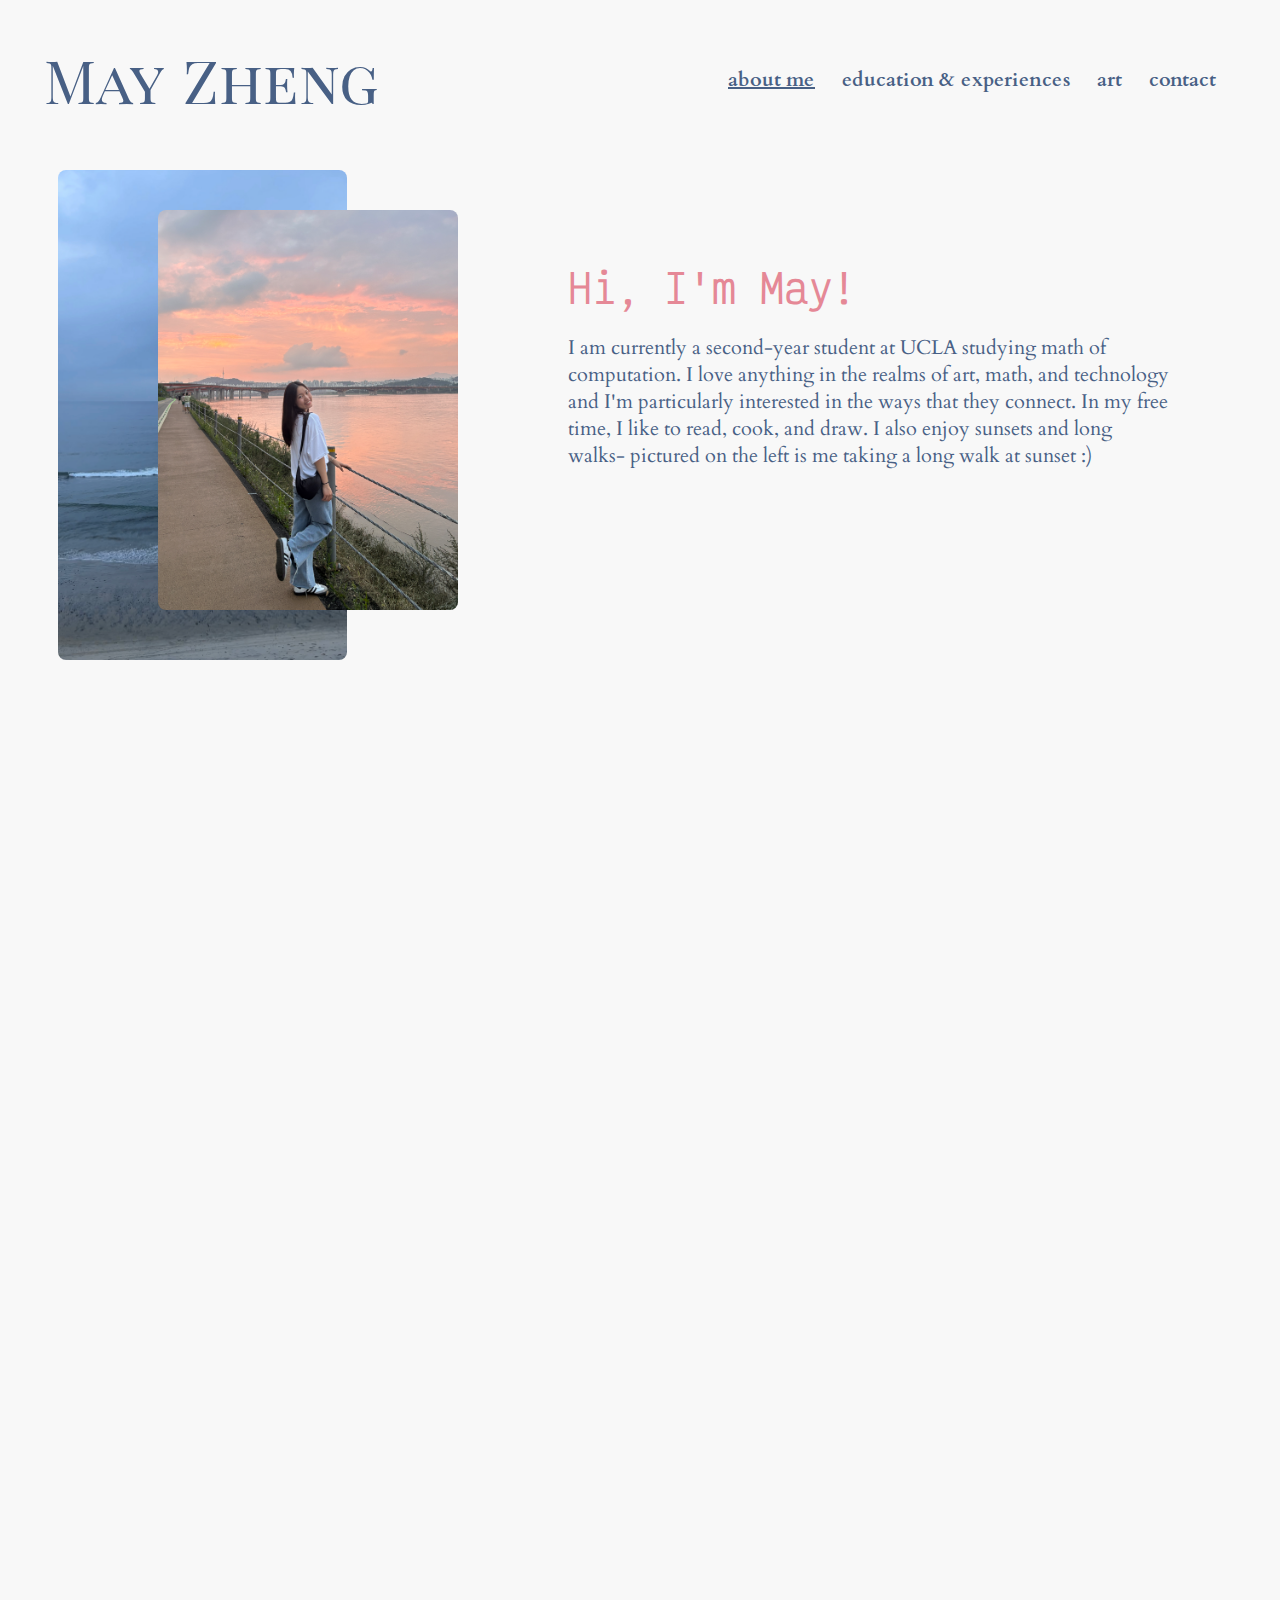
==== aboutme.html @ 7deb101e "Add files via upload" ====
<!DOCTYPE html>
<html>
  <head>
    <title>MayZheng.com/aboutme</title>
    <link rel = "stylesheet" href = "styles/general.css">
    <link rel = "stylesheet" href = "styles/aboutme.css">

    <link rel="preconnect" href="https://fonts.googleapis.com">
    <link rel="preconnect" href="https://fonts.gstatic.com" crossorigin>
    <link href="https://fonts.googleapis.com/css2?family=Playfair+Display+SC:wght@400;700&display=swap" rel="stylesheet">

    <link rel="preconnect" href="https://fonts.googleapis.com">
    <link rel="preconnect" href="https://fonts.gstatic.com" crossorigin>
    <link href="https://fonts.googleapis.com/css2?family=Alegreya:wght@400;500;600;700&family=Cardo:ital,wght@0,400;0,700;1,400&display=swap" rel="stylesheet">
  
    <link rel="preconnect" href="https://fonts.googleapis.com">
    <link rel="preconnect" href="https://fonts.gstatic.com" crossorigin>
    <link href="https://fonts.googleapis.com/css2?family=Roboto:wght@400;500;700&display=swap" rel="stylesheet">
  
    <link rel="preconnect" href="https://fonts.gstatic.com" crossorigin>
    <link href="https://fonts.googleapis.com/css2?family=Victor+Mono:wght@500;600;700&display=swap" rel="stylesheet">

    <link rel="preconnect" href="https://fonts.gstatic.com" crossorigin>
    <link href="https://fonts.googleapis.com/css2?family=Lato:wght@400;700&display=swap" rel="stylesheet">
    <link rel="preconnect" href="https://fonts.gstatic.com" crossorigin>
    <link href="https://fonts.googleapis.com/css2?family=Lato:ital,wght@1,400;1,700&display=swap" rel="stylesheet">

  </head>

  <body>

    <div class = "header">

      <div class = "name-container">
        <a href="homepage.html">
          <button class = "homepage-button">
            <p class = "firstname"> May</p>
            <p class = "lastname"> Zheng </p>
          </button>
        </a>
      </div>

      <div class = "header-menu">
        <a href="aboutme.html">
          <button class = "about-me-button">
            <u>about me</u>
          </button>
        </a>
        <a href = "educationexperiences.html">
          <button class = "education-experiences-button">
            education & experiences
          </button>
        </a>
        <a href = "art.html">
          <button class = "art-button">
            art
          </button>
        </a>
        <a href = "contact.html">
          <button class = "contact-button">
            contact
          </button>
        </a>
      </div>
    </div>

    <div class = "about-me-section">
      <img class="background-photo" src = "images/background2.jpg">
      <img class="may-photo" src = "images/aboutme.JPG">
      <div class = "introduction-container">
        <p class = "introduction-header">
          Hi, I'm May!
        </p>
        <p class = "introduction-text">
          I am currently a second-year student at UCLA studying math 
          of computation.  
          I love anything in the realms of art, math, and technology and
          I'm particularly interested in the ways that they connect. 
          In my free time, I like to read, cook, and draw. 
          I also enjoy sunsets and long walks- pictured on the left is
          me taking a long walk at sunset :) 
        </p>
      </div>
    </div>

  </body>
</html>
---- styles/general.css ----
body{
  background-color: #f8f8f8;
  height: 3000px;
}

.header{
  display: flex;
  flex-direction: row;
  justify-content: space-between;
  position: sticky;
  top: 0;
  left: 0;
  right: 0;
  z-index: 100;
  background-color: #f8f8f8;
  padding-top: 30px;
  padding-bottom: 40px;
}

.homepage-button{
  border: none;
  background-color: #f8f8f8;
  cursor: pointer;
}

.homepage-button:hover{
  opacity: 0.8;
}

.name-container{
  margin-left: 30px;
}

.firstname{
  display: inline;
  text-align: center;
  font-family: Playfair Display SC;
  font-size: 60px;
  color: #486085;
  font-weight: 500;
}

.lastname{
  margin-left: 15px;
  display: inline;
  text-align: center;
  font-family: Playfair Display SC;
  font-size: 60px;
  color: #486085;
  font-weight: 500;
}

.header-menu{
  display: flex;
  flex-direction: row;
  align-items: center;
  justify-content: space-between;
  margin-right: 50px;
  width: 500px;
}

.about-me-button{
  cursor: pointer;
  background-color: #f8f8f8;
  border: none;
  font-family: cardo;
  font-size: 20px;
  color: #486085;
  font-weight: 700;
}

.about-me-button:hover{
  text-decoration: underline;
}

.education-experiences-button{
  cursor: pointer;
  background-color: #f8f8f8;
  border: none;
  font-family: cardo;
  font-size: 20px;
  color: #486085;
  font-weight: 700;
}

.education-experiences-button:hover{
  text-decoration: underline;
}

.art-button{
  cursor: pointer;
  background-color: #f8f8f8;
  border: none;
  font-family: cardo;
  font-size: 20px;
  color: #486085;
  font-weight: 700;
}

.art-button:hover{
  text-decoration: underline;
}

.contact-button{
  cursor: pointer;
  background-color: #f8f8f8;
  border: none;
  font-family: Cardo;
  font-size: 20px;
  color: #486085;
  font-weight: 700;
}

.contact-button:hover{
  text-decoration: underline;
}
---- styles/aboutme.css ----
.about-me-section{
  margin-right: 30px;
  margin-left: 80px;
  margin-top: 10px;
  display: grid;
  grid-template-columns: 400px 20px 1fr;
  column-gap: 20px;
}

.background-photo{
  margin-left: -30px;
  height: 490px;
  border-radius: 8px;

}

.may-photo{
  margin-left: -350px;
  border-radius: 8px;
  height: 400px;
  margin-top: 40px;
}

.introduction-container{
  margin-top: 50px;
  margin-left: 20px;
  margin-right: 70px;
}

.introduction-header{
  font-family: Victor Mono;
  font-size: 40px;
  color: #e58896;
  font-weight: 500;
}

.introduction-text{
  margin-top: -20px;
  font-family: Cardo;
  font-size: 20px;
  color: #486085;
  font-weight: 500;
}
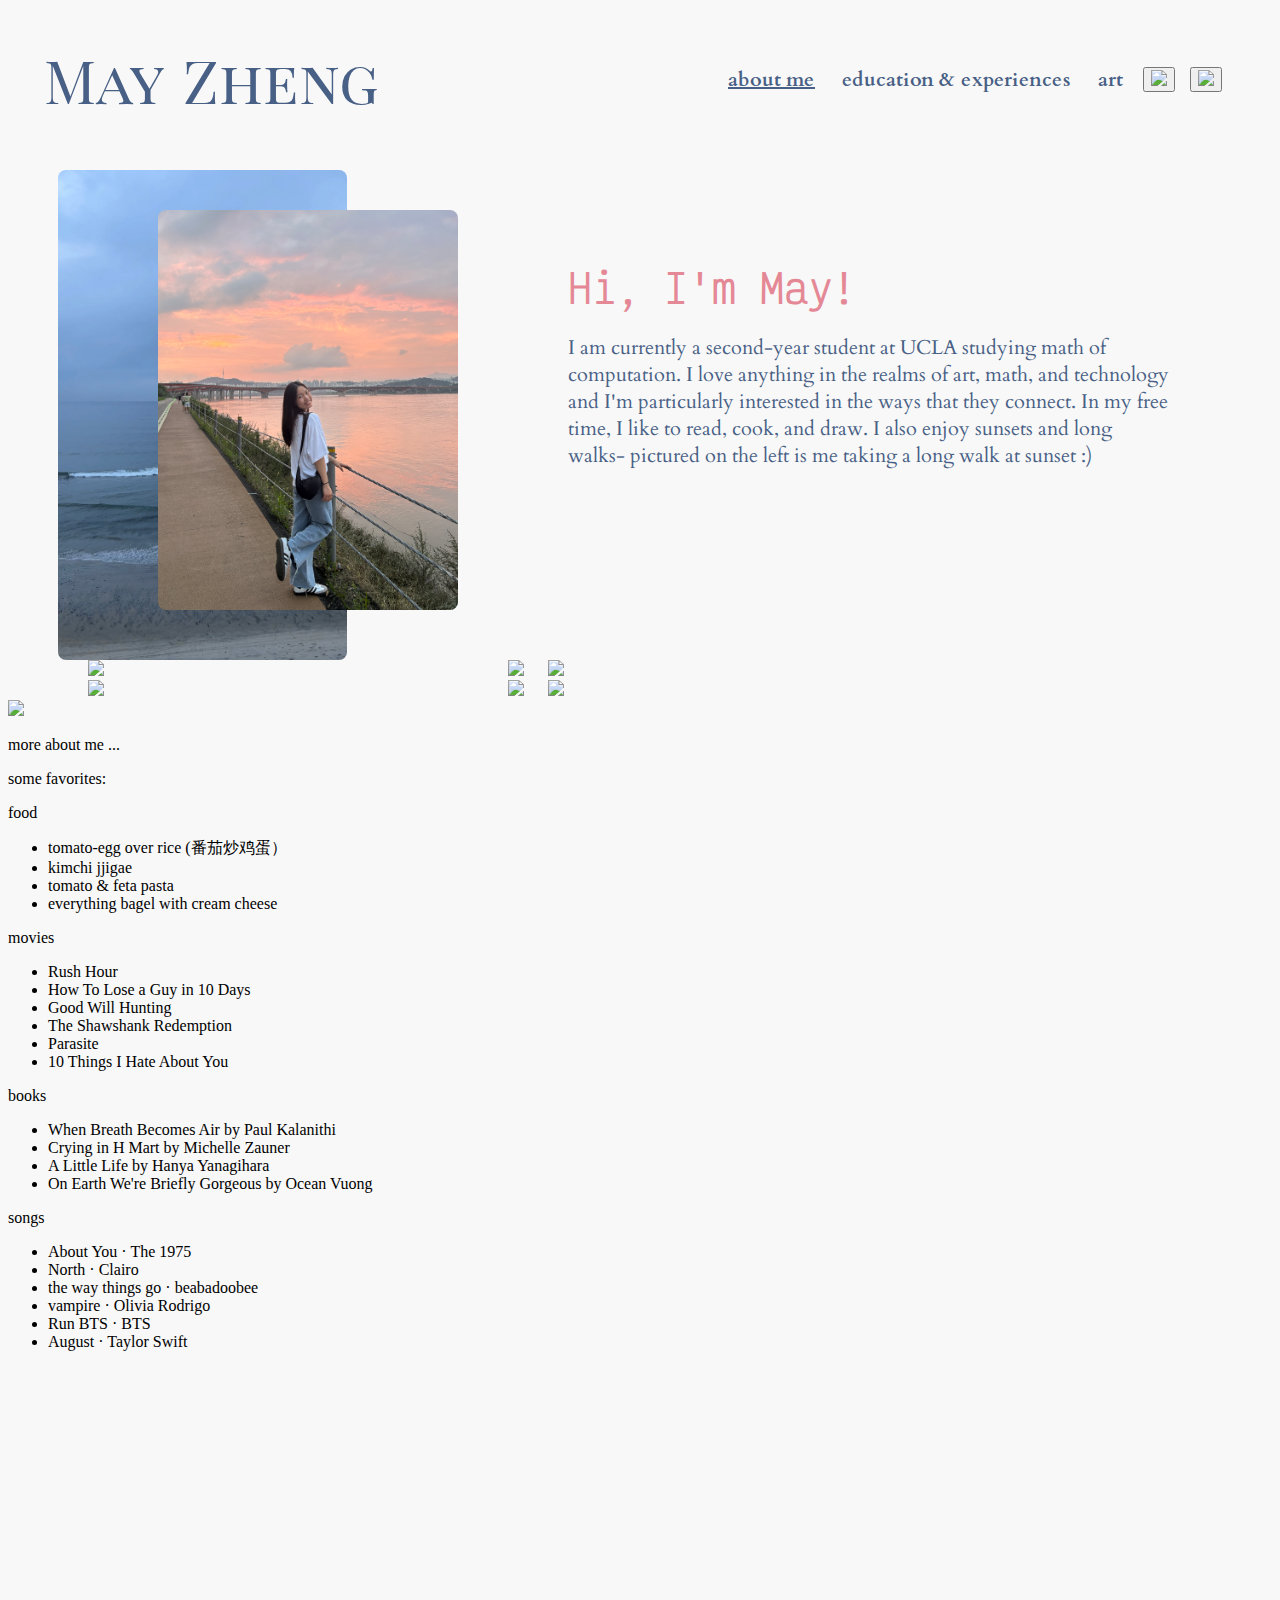
==== commit c3cc71a0: "Update aboutme.html" ====
--- a/aboutme.html
+++ b/aboutme.html
@@ -32,7 +32,7 @@
     <div class = "header">
 
       <div class = "name-container">
-        <a href="homepage.html">
+        <a href="index.html">
           <button class = "homepage-button">
             <p class = "firstname"> May</p>
             <p class = "lastname"> Zheng </p>
@@ -56,9 +56,14 @@
             art
           </button>
         </a>
-        <a href = "contact.html">
-          <button class = "contact-button">
-            contact
+        <a href="mailto:mayzheng04@gmail.com" class="email-link">
+          <button class = "email-button">
+              <img class = "email-icon" src = "images/email.png">
+          </button>
+        </a>
+        <a href="https://www.linkedin.com/in/may-zheng-32513a1ab/" target="_blank" class="linkedin-link">
+          <button class = "linkedin-button">
+              <img class = "linkedin-icon" src = "images/linkedin.png" >
           </button>
         </a>
       </div>
@@ -81,7 +86,90 @@
           me taking a long walk at sunset :) 
         </p>
       </div>
+      <div class = "doodle1">
+        <img class="clouds1" src = "images/clouds.png">
+      </div>
+      <div class = "doodle2">
+        <img class="clouds2" src = "images/clouds2.png">
+      </div>
+      <div class = "doodle3">
+        <img class="bird1" src = "images/bird1.png">
+      </div>
+      <div class = "doodle4">
+        <img class="bird2" src = "images/bird2.png">
+      </div>
+      <div class = "doodle5">
+        <img class="bird3" src = "images/bird3.png">
+      </div>
+      <div class = "doodle6">
+        <img class="bird4" src = "images/bird4.png">
+      </div>
+    </div>
+
+    <div class = "section-2">
+      <img class = "field" src = "images/aboutme2.JPG">
+      <div class = "caption-container">
+        <p class = "caption">
+          more about me ...
+        </p>
+      </div>
+      <div class = "caption2-container">
+        <p class = "caption2">
+          some favorites:
+        </p>
+      </div>
+    </div>
+
+    <div class = "favorites">
+      <div class = "section">
+        <div class = "favorites-header">
+          food
+        </div>
+        <ul class="favorites-list">
+          <li>tomato-egg over rice (番茄炒鸡蛋）</li>
+          <li>kimchi jjigae</li>
+          <li>tomato & feta pasta</li>
+          <li>everything bagel with cream cheese</li>
+        </ul>
+      </div>
+      <div class = "section">
+        <div class = "favorites-header">
+          movies 
+        </div>
+        <ul class="favorites-list">
+          <li>Rush Hour</li>
+          <li>How To Lose a Guy in 10 Days</li>
+          <li>Good Will Hunting</li>
+          <li>The Shawshank Redemption</li>
+          <li>Parasite</li>
+          <li>10 Things I Hate About You</li>  
+        </ul>
+      </div>
+      <div class = "section">
+        <div class = "favorites-header">
+          books
+        </div>
+        <ul class="favorites-list">
+          <li> <span class = "italics"> When Breath Becomes Air </span> by Paul Kalanithi</li>
+          <li> <span class = "italics"> Crying in H Mart </span> by Michelle Zauner</li>
+          <li> <span class = "italics"> A Little Life </span> by Hanya Yanagihara</li>
+          <li> <span class = "italics"> On Earth We're Briefly Gorgeous </span> by Ocean Vuong</li>
+        </ul>
+      </div>
+      <div class = "section">
+        <div class = "favorites-header">
+          songs 
+        </div>
+        <ul class="favorites-list">
+          <li>About You &#183; The 1975</li>
+          <li>North &#183; Clairo</li>
+          <li>the way things go &#183; beabadoobee</li>
+          <li>vampire &#183; Olivia Rodrigo</li>
+          <li>Run BTS &#183; BTS</li>
+          <li>August &#183; Taylor Swift</li>
+        </ul>
+      </div>
     </div>
 
   </body>
-</html>+</html>
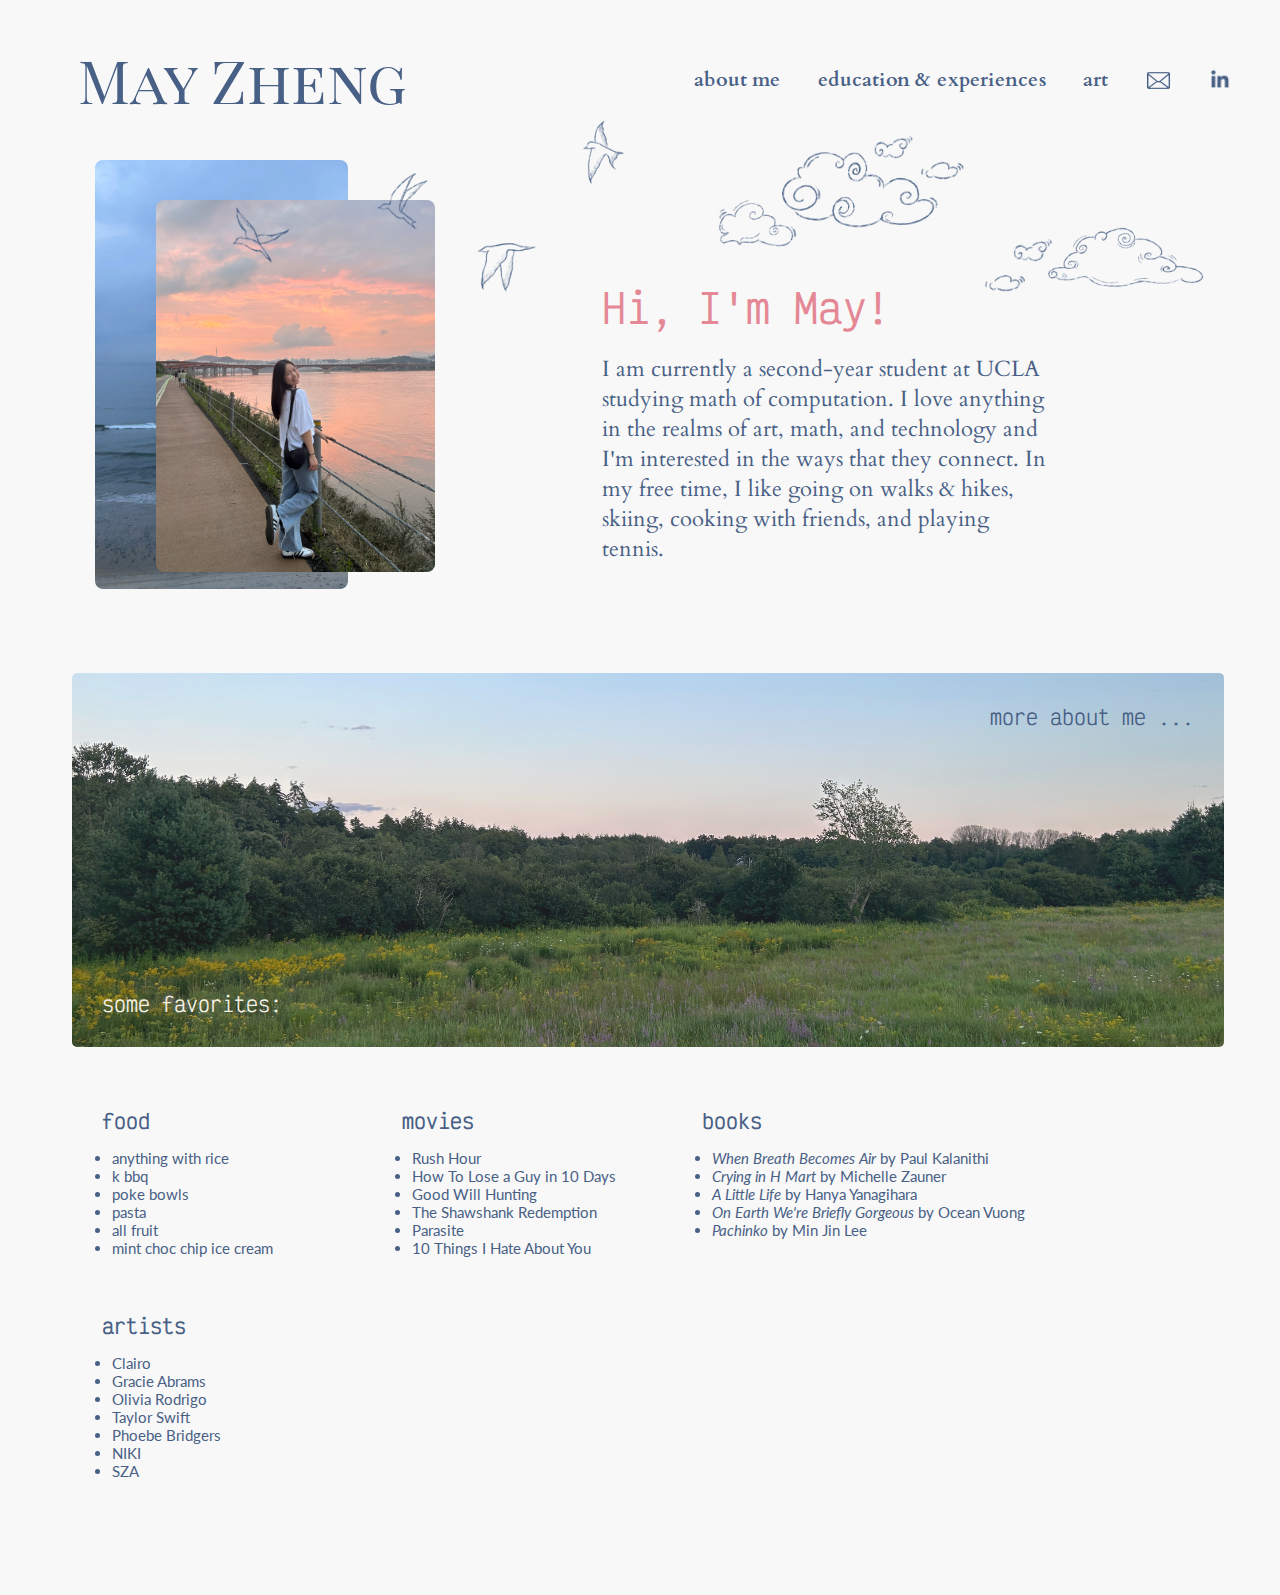
==== commit 1efb0877: "Update aboutme.html" ====
--- a/aboutme.html
+++ b/aboutme.html
@@ -25,6 +25,8 @@
     <link rel="preconnect" href="https://fonts.gstatic.com" crossorigin>
     <link href="https://fonts.googleapis.com/css2?family=Lato:ital,wght@1,400;1,700&display=swap" rel="stylesheet">
 
+    <meta name="viewport" content="width=device-width,initial-scale=1"/>
+    <meta charset="UTF-8">
   </head>
 
   <body>
@@ -34,8 +36,7 @@
       <div class = "name-container">
         <a href="index.html">
           <button class = "homepage-button">
-            <p class = "firstname"> May</p>
-            <p class = "lastname"> Zheng </p>
+            <p class = "name"> May Zheng</p>
           </button>
         </a>
       </div>
@@ -43,7 +44,7 @@
       <div class = "header-menu">
         <a href="aboutme.html">
           <button class = "about-me-button">
-            <u>about me</u>
+            about me
           </button>
         </a>
         <a href = "educationexperiences.html">
@@ -63,48 +64,76 @@
         </a>
         <a href="https://www.linkedin.com/in/may-zheng-32513a1ab/" target="_blank" class="linkedin-link">
           <button class = "linkedin-button">
-              <img class = "linkedin-icon" src = "images/linkedin.png" >
-          </button>
-        </a>
-      </div>
-    </div>
+              <img class = "linkedin-icon" src = "images/linkedin.png">
+          </button>
+        </a>
+      </div>
+
+      <div class="navbar">
+        <div class="dropdown">
+          <button class="dropdown-button">
+            <img class = "dropdown-icon" src = "images/dropdown-icon.png">
+          </button>
+          <div class="dropdown-content">
+            <a href="aboutme.html">about me</a>
+            <a href="educationexperiences.html">education & experiences</a>
+            <a href="art.html">art</a>
+            <a href="mailto:mayzheng04@gmail.com" class="email-link">
+              <button class = "email-button custom-button">
+                <img class = "email-icon" src = "images/email.png">
+              </button>
+            </a>
+            <a href="https://www.linkedin.com/in/may-zheng-32513a1ab/" target="_blank" class="linkedin-link">
+              <button class = "linkedin-button custom-button">
+                <img class = "linkedin-icon" src = "images/linkedin.png" >
+              </button>
+            </a>
+          </div>
+        </div>
+      </div>
+    </div> 
 
     <div class = "about-me-section">
-      <img class="background-photo" src = "images/background2.jpg">
-      <img class="may-photo" src = "images/aboutme.JPG">
-      <div class = "introduction-container">
-        <p class = "introduction-header">
-          Hi, I'm May!
-        </p>
-        <p class = "introduction-text">
-          I am currently a second-year student at UCLA studying math 
-          of computation.  
-          I love anything in the realms of art, math, and technology and
-          I'm particularly interested in the ways that they connect. 
-          In my free time, I like to read, cook, and draw. 
-          I also enjoy sunsets and long walks- pictured on the left is
-          me taking a long walk at sunset :) 
-        </p>
-      </div>
-      <div class = "doodle1">
-        <img class="clouds1" src = "images/clouds.png">
-      </div>
-      <div class = "doodle2">
-        <img class="clouds2" src = "images/clouds2.png">
-      </div>
-      <div class = "doodle3">
-        <img class="bird1" src = "images/bird1.png">
-      </div>
-      <div class = "doodle4">
-        <img class="bird2" src = "images/bird2.png">
-      </div>
-      <div class = "doodle5">
-        <img class="bird3" src = "images/bird3.png">
-      </div>
-      <div class = "doodle6">
-        <img class="bird4" src = "images/bird4.png">
-      </div>
-    </div>
+      <div class = "doodles">
+        <div class = "doodle1">
+          <img class="bird1" src = "images/bird1.png">
+        </div>
+        <div class = "doodle2">
+          <img class="bird2" src = "images/bird2.png">
+        </div>
+        <div class = "doodle3">
+          <img class="bird3" src = "images/bird3.png">
+        </div>
+        <div class = "doodle4">
+          <img class="bird4" src = "images/bird4.png">
+        </div>
+        <div class = "doodle5">
+          <img class="clouds1" src = "images/clouds.png">
+        </div>
+        <div class = "doodle6">
+          <img class="clouds2" src = "images/clouds2.png">
+        </div>
+      </div>
+      <div class = "content">
+        <div class = "photos">
+          <img class="background-photo" src = "images/background2.jpg">
+          <img class="may-photo" src = "images/aboutme.JPG">
+        </div>
+        <div class = "introduction-container">
+          <p class = "introduction-header">
+            Hi, I'm May!
+          </p>
+          <p class = "introduction-text">
+            I am currently a second-year student at UCLA studying math 
+            of computation.  
+            I love anything in the realms of art, math, and technology and
+            I'm interested in the ways that they connect. 
+            In my free time, I like going on walks & hikes, skiing, 
+            cooking with friends, and playing tennis. 
+          </p>
+        </div>
+      </div>
+    </div> 
 
     <div class = "section-2">
       <img class = "field" src = "images/aboutme2.JPG">
@@ -126,10 +155,12 @@
           food
         </div>
         <ul class="favorites-list">
-          <li>tomato-egg over rice (番茄炒鸡蛋）</li>
-          <li>kimchi jjigae</li>
-          <li>tomato & feta pasta</li>
-          <li>everything bagel with cream cheese</li>
+          <li>anything with rice</li>
+          <li>k bbq</li>
+          <li>poke bowls</li>
+          <li>pasta</li>
+          <li>all fruit</li>
+          <li>mint choc chip ice cream</li>
         </ul>
       </div>
       <div class = "section">
@@ -145,7 +176,7 @@
           <li>10 Things I Hate About You</li>  
         </ul>
       </div>
-      <div class = "section">
+      <div class = "section books">
         <div class = "favorites-header">
           books
         </div>
@@ -154,22 +185,24 @@
           <li> <span class = "italics"> Crying in H Mart </span> by Michelle Zauner</li>
           <li> <span class = "italics"> A Little Life </span> by Hanya Yanagihara</li>
           <li> <span class = "italics"> On Earth We're Briefly Gorgeous </span> by Ocean Vuong</li>
+          <li> <span class = "italics"> Pachinko </span> by Min Jin Lee</li>
         </ul>
       </div>
       <div class = "section">
         <div class = "favorites-header">
-          songs 
-        </div>
-        <ul class="favorites-list">
-          <li>About You &#183; The 1975</li>
-          <li>North &#183; Clairo</li>
-          <li>the way things go &#183; beabadoobee</li>
-          <li>vampire &#183; Olivia Rodrigo</li>
-          <li>Run BTS &#183; BTS</li>
-          <li>August &#183; Taylor Swift</li>
+          artists 
+        </div>
+        <ul class="favorites-list">
+          <li>Clairo</li>
+          <li>Gracie Abrams</li>
+          <li>Olivia Rodrigo</li>
+          <li>Taylor Swift</li>
+          <li>Phoebe Bridgers</li>
+          <li>NIKI</li>
+          <li>SZA</li>
         </ul>
       </div>
     </div>
-
+    <script src="general.js"></script>
   </body>
 </html>
--- a/styles/general.css
+++ b/styles/general.css
@@ -1,6 +1,7 @@
 body{
   background-color: #f8f8f8;
-  height: 3000px;
+  margin-bottom: 100px;
+  width: 100%;
 }
 
 .header{
@@ -8,13 +9,11 @@
   flex-direction: row;
   justify-content: space-between;
   position: sticky;
-  top: 0;
-  left: 0;
-  right: 0;
   z-index: 100;
   background-color: #f8f8f8;
   padding-top: 30px;
   padding-bottom: 40px;
+
 }
 
 .homepage-button{
@@ -28,26 +27,17 @@
 }
 
 .name-container{
-  margin-left: 30px;
-}
-
-.firstname{
+  margin-left: 5%;
+}
+
+.name{
   display: inline;
   text-align: center;
   font-family: Playfair Display SC;
   font-size: 60px;
   color: #486085;
   font-weight: 500;
-}
-
-.lastname{
-  margin-left: 15px;
-  display: inline;
-  text-align: center;
-  font-family: Playfair Display SC;
-  font-size: 60px;
-  color: #486085;
-  font-weight: 500;
+  white-space: nowrap;
 }
 
 .header-menu{
@@ -56,7 +46,7 @@
   align-items: center;
   justify-content: space-between;
   margin-right: 50px;
-  width: 500px;
+  width: 550px;
 }
 
 .about-me-button{
@@ -101,16 +91,112 @@
   text-decoration: underline;
 }
 
-.contact-button{
-  cursor: pointer;
-  background-color: #f8f8f8;
-  border: none;
-  font-family: Cardo;
-  font-size: 20px;
-  color: #486085;
-  font-weight: 700;
-}
-
-.contact-button:hover{
-  text-decoration: underline;
-}
+.email-button{
+  cursor: pointer;
+  background-color: #f8f8f8;
+  border: none;
+}
+
+.email-icon{
+  height: 27px;
+  margin-top: 5px;
+}
+
+.linkedin-button{
+  cursor: pointer;
+  background-color: #f8f8f8;
+  border: none;
+}
+
+.linkedin-icon{
+  height: 24px;
+  margin-top: 3px;
+}
+
+.dropdown-button{
+  cursor: pointer;
+  background-color: #f8f8f8;
+  border: none;
+}
+
+.dropdown-icon{
+  height: 24px;
+  margin-top: 10px;
+}
+
+.navbar{
+  display: none;
+}
+
+@media (max-width: 1000px){
+  .name{
+    font-size: 40px;
+    white-space: nowrap;
+  }
+
+  .header-menu {
+    /* width: 100%;  */
+    justify-content: space-around; 
+    margin-left: 60px;
+  }
+
+  .about-me-button, .education-experiences-button, .art-button{
+    font-size: 16px;
+  }
+
+  .email-icon, .linkedin-icon{
+    height: 20px;
+  }
+}
+
+
+@media (max-width: 768px){
+  .name{
+    font-size: 30px;
+    white-space: nowrap;
+  }
+
+  .header-menu{
+    display: none;
+  }
+
+  .navbar{
+    display: block;
+    margin-right: 5%;
+  }
+
+  .dropdown-content{
+    display: none;
+    position: absolute;
+    background-color: #f8f8f8;
+    min-width: 300px;
+    z-index: 1;
+    right: 0;
+    box-shadow: 0px 8px 16px 0px rgba(0,0,0,0.2);
+  }
+
+  .dropdown-content a {
+    padding-right: 10px;
+    padding-left: 35px;
+    padding-bottom: 10px;
+    padding-top: 20px;
+    text-decoration: none;
+    display: block;
+    font-family: cardo;
+    font-size: 20px;
+    color: #486085;
+    font-weight: 700;
+  }
+
+  .custom-button.email-button, .custom-button.linkedin-button{
+    margin-left: -7px;
+  }
+
+  /* Show the dropdown content on hover */
+  .dropdown:hover .dropdown-content {
+    display: block;
+  }
+  
+}
+
+
--- a/styles/aboutme.css
+++ b/styles/aboutme.css
@@ -1,30 +1,94 @@
 .about-me-section{
-  margin-right: 30px;
-  margin-left: 80px;
-  margin-top: 10px;
-  display: grid;
-  grid-template-columns: 400px 20px 1fr;
-  column-gap: 20px;
+  width: 90%; 
+  position: relative;
+  margin: auto;
+}
+
+.doodles{
+  display: flex; /* Use flexbox to arrange images in a row */
+  position: absolute;
+}
+
+.doodle1, .doodle2, .doodle3, .doodle4, .doodle5, .doodle6{
+  z-index: 1000;
+}
+
+.doodle1, .doodle2, .doodle3, .doodle4{
+  width: 50%;
+} 
+
+.doodle5, .doodle6{
+  width: 90%;
+}
+
+.clouds1, .clouds2, .bird1, .bird2, .bird3, .bird4 {
+  max-width: 100%; 
+  height: auto; 
+}
+
+.doodle1{
+  margin-left: 10%;
+  margin-top: 2%;
+}
+
+.doodle2{
+  margin-top: -1%;
+}
+
+.doodle3 {
+  margin-top: 4%;
+  margin-left: -3%;
+}
+
+.doodle4 {
+  margin-top: -5%;
+  margin-left: -4%;
+}
+
+.doodle5 {
+  margin-top: -5%;
+  margin-left: 4%;
+}
+
+.doodle6 {
+  margin-right: 0%;
+}
+
+@media screen and (max-width: 767px) {
+  .clouds1, .clouds2, .bird1, .bird2, .bird3, .bird4 {
+    display: none;
+  }
+}
+
+.content{
+  display: flex;
+  flex-direction: row;
+}
+
+.photos{
+  flex: 1;
+  position: relative;
+  margin-left: 2%;
 }
 
 .background-photo{
-  margin-left: -30px;
-  height: 490px;
   border-radius: 8px;
-
+  width: 50%;
 }
 
 .may-photo{
-  margin-left: -350px;
+  margin-left: 20%;
   border-radius: 8px;
-  height: 400px;
-  margin-top: 40px;
+  width: 55%;
+  position: absolute;
+  top: 40px;
+  left: -40px;
 }
 
 .introduction-container{
-  margin-top: 50px;
-  margin-left: 20px;
-  margin-right: 70px;
+  flex: 1;
+  margin-top: 80px;
+  margin-right: 10%;
 }
 
 .introduction-header{
@@ -36,9 +100,202 @@
 
 .introduction-text{
   margin-top: -20px;
+  margin-right: 60px;
   font-family: Cardo;
+  font-size: 22px;
+  color: #486085;
+  font-weight: 500;
+}
+
+
+
+.section-2{
+  margin-top: 80px;
+  display: flex;
+  justify-content: center;
+  position: relative;
+  width: 90%; 
+  max-width: 1400px;
+  margin: auto;
+  margin-top: 80px;
+}
+
+.field{
+  border-radius: 5px;
+  opacity: 0.9;
+  width: 100%;
+}
+
+.caption-container{
+  position: absolute;
+  right: 30px;
+  top: 10px;
+}
+
+.caption{
+  font-family: Victor Mono;
   font-size: 20px;
   color: #486085;
-  font-weight: 500;
-}
+}
+
+.caption2-container{
+  position: absolute;
+  bottom: 10px;
+  left: 30px;
+}
+
+.caption2{
+  font-family: Victor Mono;
+  font-size: 20px;
+  color: #f5f1e6;
+}
+
+.favorites{
+  display: flex;
+  flex-wrap: wrap;
+  width: 90%; 
+  max-width: 1400px;
+  margin: auto;
+  margin-top: 20px;
+}
+
+.section{
+  flex: 1;
+  min-width: 300px;
+  margin-top: 40px;
+}
+
+.section.books{
+  flex: 2; 
+}
+
+@media screen and (max-width: 1200px){
+  .introduction-container{
+    flex: 2;
+  }
+  .photos{
+    margin-top: 50px;
+  }
+  .background-photo{
+    width: 60%;
+  }
+  .may-photo{
+    width: 65%;
+  }
+}
+
+@media screen and (max-width: 1024px) {
+  .introduction-container{
+    margin-left: -15px;
+    margin-right: 0px; 
+  }
+}
+
+@media screen and (max-width: 970px) {
+  .introduction-header{
+    font-size: 35px;
+  }
+  .introduction-text{
+    font-size: 20px;
+  }
+}
+
+@media screen and (max-width: 767px) {
+  .favorites {
+    flex-direction: column;
+  }
+  .content{
+    flex-direction: column;
+  }
+  .photos, .introduction-container{
+    margin-left: 10%;
+  }
+  .photos{
+    margin-top: 100px;
+  }
+  .background-photo{
+    width: 60%;
+  }
+  .may-photo{
+    width: 65%;
+  }
+}
+
+@media screen and (max-width: 600px){
+  .caption-container{
+    position: absolute;
+    right: 20px;
+    top: 0px;
+  }
+  
+  .caption{
+    font-size: 12px;
+  }
+
+  .caption2-container{
+    position: absolute;
+    bottom: 0px;
+    left: 20px;
+  }
+
+  .caption2{
+    font-size: 12px;
+  }
+
+  .favorites{
+    margin-left: 5%;
+  }
+}
+
+@media screen and (max-width: 425px){
+  .about-me-section{
+    margin-top: -80px;
+    margin-bottom: -40px;
+  }
+  .photos{
+    margin-bottom: -50px;
+  }
+}
+
+@media screen and (max-width: 320px){
+  .about-me-section{
+    margin-top: -80px;
+    margin-bottom: -40px;
+  }
+  .photos{
+    margin-bottom: -50px;
+  }
+  .introduction-header{
+    font-size: 30px;
+  }
+  .introduction-text{
+    font-size: 17px;
+  }
+}
+
+.favorites-header{
+  display: flex;
+  justify-content: left;
+  font-family: Victor Mono;
+  font-size: 20px;
+  color: #486085;
+  font-weight: 600;
+  margin-left: 30px;
+}
+
+.favorites-list{
+  font-family: Lato;
+  font-size: 15px;
+  color: #486085;
+}
+
+.italics{
+  font-style: italic;
+}
+
+
+
+
+
+
     
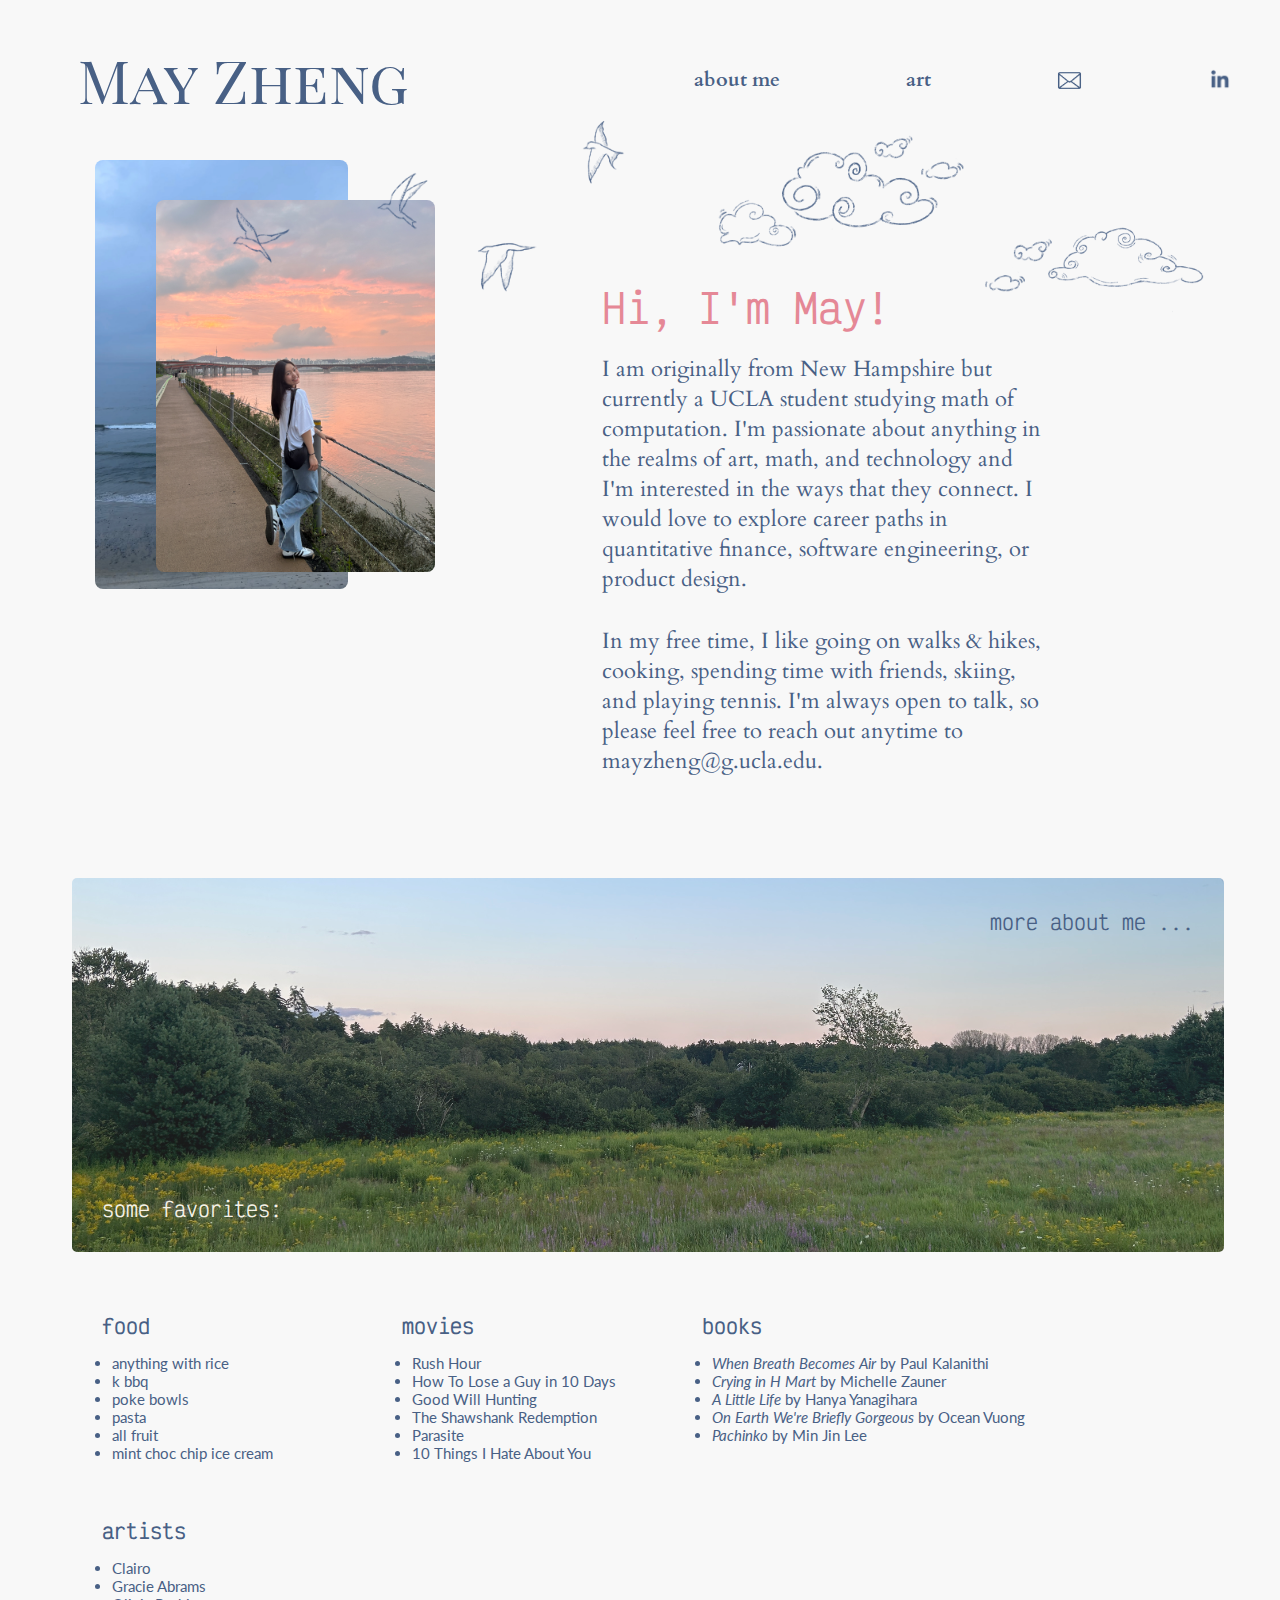
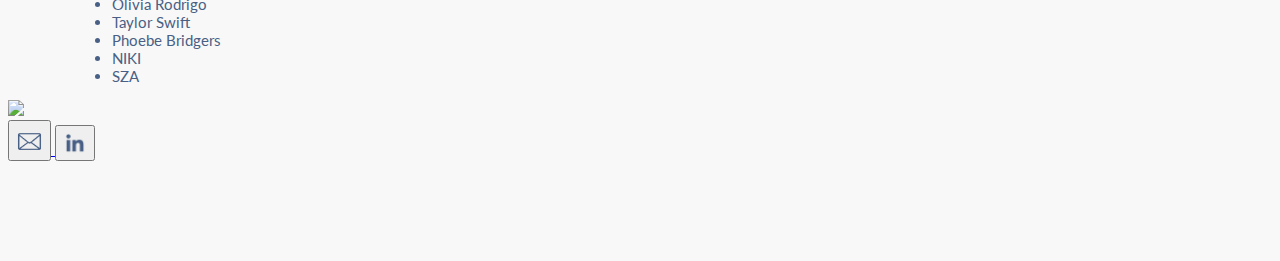
==== commit defb1d05: "Update aboutme.html" ====
--- a/aboutme.html
+++ b/aboutme.html
@@ -36,7 +36,7 @@
       <div class = "name-container">
         <a href="index.html">
           <button class = "homepage-button">
-            <p class = "name"> May Zheng</p>
+            <p class = "name"> May&nbsp;Zheng</p>
           </button>
         </a>
       </div>
@@ -47,17 +47,17 @@
             about me
           </button>
         </a>
-        <a href = "educationexperiences.html">
+        <!-- <a href = "educationexperiences.html">
           <button class = "education-experiences-button">
             education & experiences
           </button>
-        </a>
+        </a> -->
         <a href = "art.html">
           <button class = "art-button">
             art
           </button>
         </a>
-        <a href="mailto:mayzheng04@gmail.com" class="email-link">
+        <a href="mailto:mayzheng@g.ucla.edu" class="email-link">
           <button class = "email-button">
               <img class = "email-icon" src = "images/email.png">
           </button>
@@ -124,12 +124,18 @@
             Hi, I'm May!
           </p>
           <p class = "introduction-text">
-            I am currently a second-year student at UCLA studying math 
-            of computation.  
-            I love anything in the realms of art, math, and technology and
-            I'm interested in the ways that they connect. 
-            In my free time, I like going on walks & hikes, skiing, 
-            cooking with friends, and playing tennis. 
+            I am originally from New Hampshire but currently a UCLA student 
+            studying math of computation.  
+            I'm passionate about anything in the realms of art, math, and 
+            technology and I'm interested in the ways that they connect. 
+            I would love to explore career paths in quantitative finance, software 
+            engineering, or product design. 
+          </p>
+          <p class = "introduction-text">
+            <br>
+            In my free time, I like going on walks & hikes, cooking, 
+            spending time with friends, skiing, and playing tennis. I'm always open
+            to talk, so please feel free to reach out anytime to mayzheng@g.ucla.edu.
           </p>
         </div>
       </div>
@@ -203,6 +209,23 @@
         </ul>
       </div>
     </div>
+
+    <div class = "footer">
+      <img class = "footer-image" src = "images/letsgetintouch.png">
+      <div class = "socials">
+        <a href="mailto:mayzheng@g.ucla.edu" class="email-link">
+          <button class = "email-footer">
+            <img class = "email-icon" src = "images/email.png">
+          </button>
+        </a>
+        <a href="https://www.linkedin.com/in/may-zheng-32513a1ab/" target="_blank" class="linkedin-link">
+          <button class = "linkedin-footer">
+            <img class = "linkedin-icon" src = "images/linkedin.png" >
+          </button>
+        </a>
+      </div>
+    </div>
+    
     <script src="general.js"></script>
   </body>
 </html>
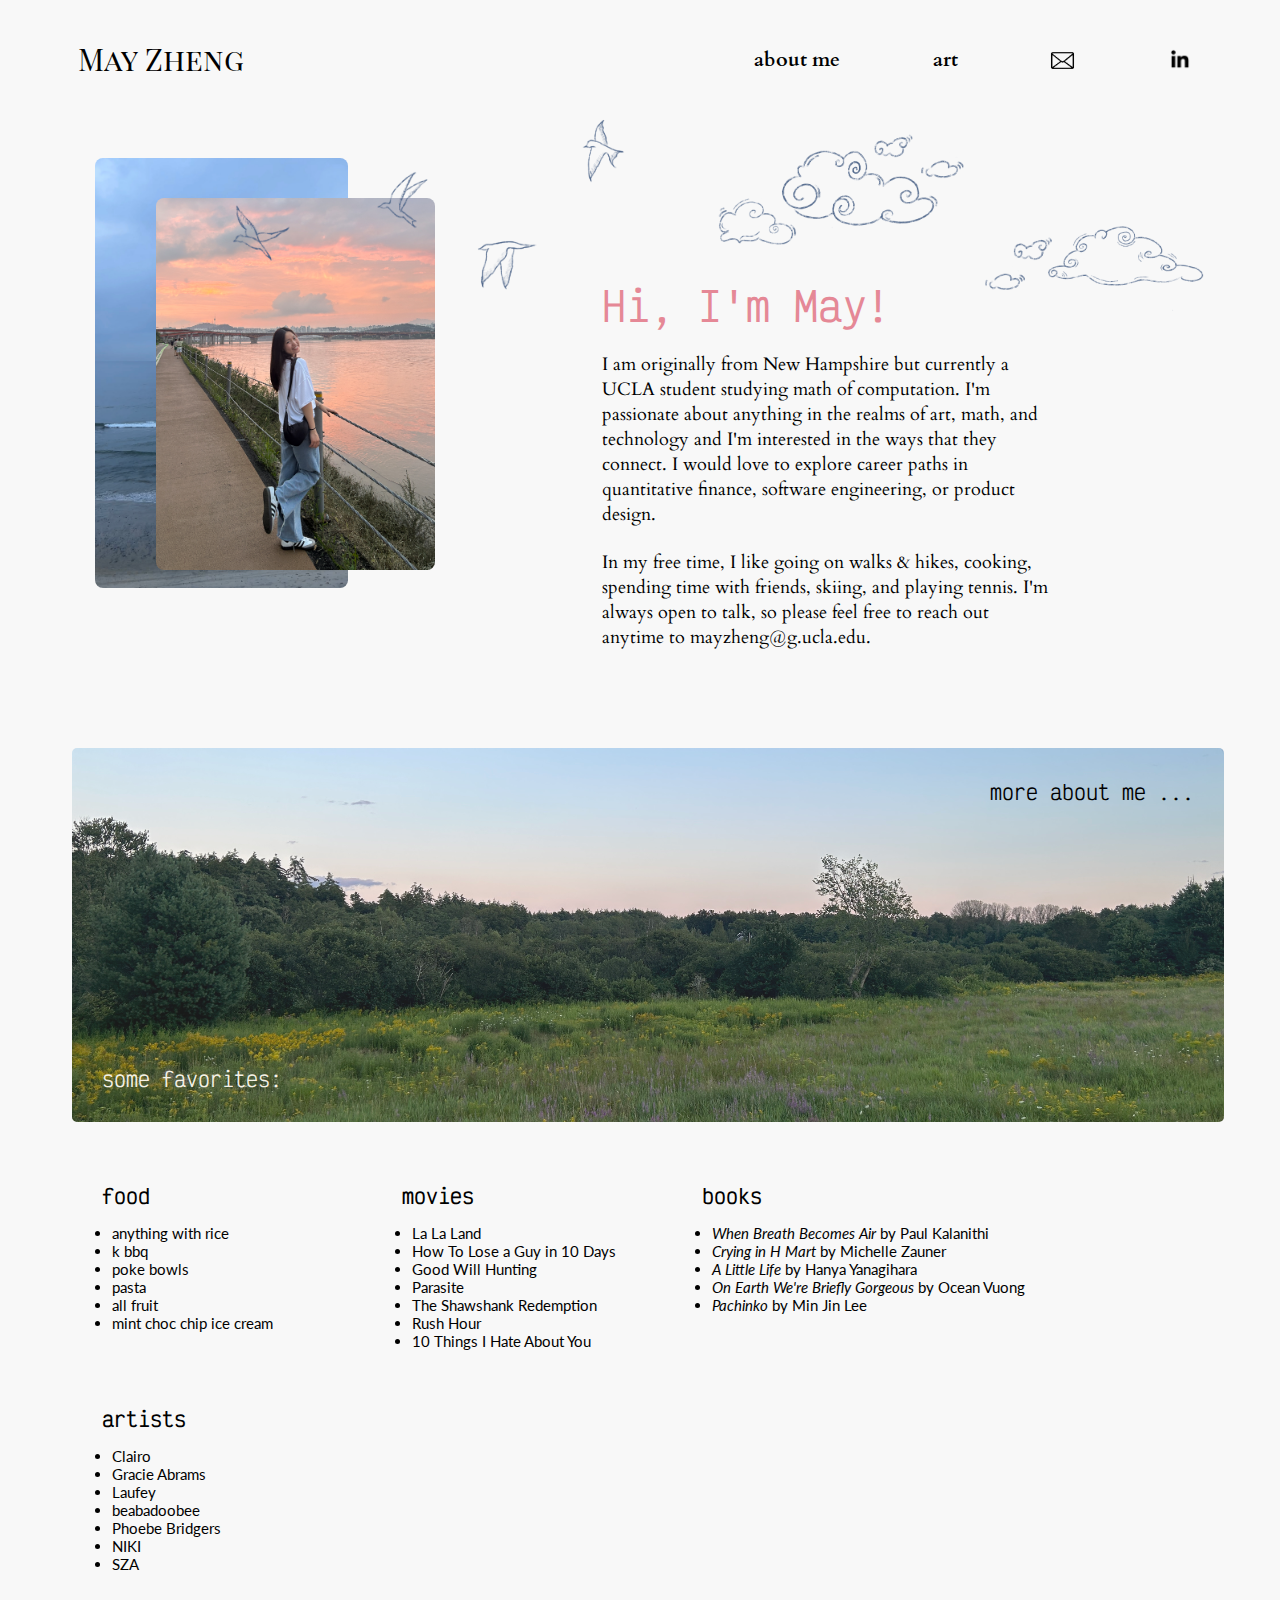
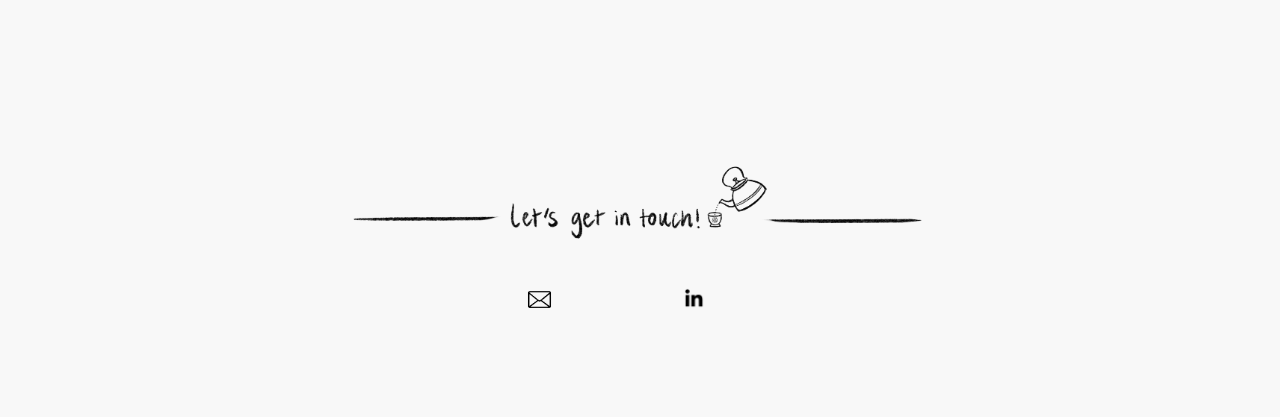
==== commit 561b41a6: "Update aboutme.html" ====
--- a/aboutme.html
+++ b/aboutme.html
@@ -174,11 +174,12 @@
           movies 
         </div>
         <ul class="favorites-list">
-          <li>Rush Hour</li>
+          <li>La La Land</li>
           <li>How To Lose a Guy in 10 Days</li>
           <li>Good Will Hunting</li>
+          <li>Parasite</li>
           <li>The Shawshank Redemption</li>
-          <li>Parasite</li>
+          <li>Rush Hour</li>
           <li>10 Things I Hate About You</li>  
         </ul>
       </div>
@@ -201,8 +202,8 @@
         <ul class="favorites-list">
           <li>Clairo</li>
           <li>Gracie Abrams</li>
-          <li>Olivia Rodrigo</li>
-          <li>Taylor Swift</li>
+          <li>Laufey</li>
+          <li>beabadoobee</li>
           <li>Phoebe Bridgers</li>
           <li>NIKI</li>
           <li>SZA</li>
--- a/styles/general.css
+++ b/styles/general.css
@@ -34,10 +34,14 @@
   display: inline;
   text-align: center;
   font-family: Playfair Display SC;
-  font-size: 60px;
-  color: #486085;
+  font-size: 30px;
+  color: black;
   font-weight: 500;
   white-space: nowrap;
+}
+
+.name:hover{
+  color: #f088a7;
 }
 
 .header-menu{
@@ -45,11 +49,25 @@
   flex-direction: row;
   align-items: center;
   justify-content: space-between;
-  margin-right: 50px;
-  width: 550px;
+  margin-right: 90px;
+  width: 450px;
 }
 
 .about-me-button{
+  cursor: pointer;
+  background-color: #f8f8f8;
+  border: none;
+  font-family: cardo;
+  font-size: 20px;
+  color: black;
+  font-weight: 700;
+}
+
+.about-me-button:hover{
+  color: #f088a7;
+}
+
+/* .education-experiences-button{
   cursor: pointer;
   background-color: #f8f8f8;
   border: none;
@@ -59,36 +77,22 @@
   font-weight: 700;
 }
 
-.about-me-button:hover{
+.education-experiences-button:hover{
   text-decoration: underline;
-}
-
-.education-experiences-button{
+} */
+
+.art-button{
   cursor: pointer;
   background-color: #f8f8f8;
   border: none;
   font-family: cardo;
   font-size: 20px;
-  color: #486085;
+  color: black;
   font-weight: 700;
 }
 
-.education-experiences-button:hover{
-  text-decoration: underline;
-}
-
-.art-button{
-  cursor: pointer;
-  background-color: #f8f8f8;
-  border: none;
-  font-family: cardo;
-  font-size: 20px;
-  color: #486085;
-  font-weight: 700;
-}
-
 .art-button:hover{
-  text-decoration: underline;
+  color: #f088a7;
 }
 
 .email-button{
@@ -137,7 +141,8 @@
   .header-menu {
     /* width: 100%;  */
     justify-content: space-around; 
-    margin-left: 60px;
+    margin-left: 100px;
+    width: 400px;
   }
 
   .about-me-button, .education-experiences-button, .art-button{
@@ -196,7 +201,38 @@
   .dropdown:hover .dropdown-content {
     display: block;
   }
-  
-}
-
-
+}
+
+.footer{
+  margin: auto;
+  margin-top: 100px;
+  width: 50%;
+  min-width: 250px;
+}
+
+.footer-image{
+  max-width: 100%;
+}
+
+.socials{
+  display: flex;
+  flex-direction: row;
+  align-items: center;
+  justify-content: space-between;
+  margin-left: 30%;
+  margin-right: 40%;
+  margin-top: -7%;
+}
+
+.email-footer{
+  cursor: pointer;
+  background-color: #f8f8f8;
+  border: none;
+}
+
+.linkedin-footer{
+  cursor: pointer;
+  background-color: #f8f8f8;
+  border: none;
+}
+
--- a/styles/aboutme.css
+++ b/styles/aboutme.css
@@ -2,6 +2,7 @@
   width: 90%; 
   position: relative;
   margin: auto;
+  margin-top: 3%;
 }
 
 .doodles{
@@ -54,7 +55,7 @@
   margin-right: 0%;
 }
 
-@media screen and (max-width: 767px) {
+@media screen and (max-width: 900px) {
   .clouds1, .clouds2, .bird1, .bird2, .bird3, .bird4 {
     display: none;
   }
@@ -102,8 +103,9 @@
   margin-top: -20px;
   margin-right: 60px;
   font-family: Cardo;
-  font-size: 22px;
-  color: #486085;
+  font-size: 18px;
+  color: black;
+  /* color: #486085; */
   font-weight: 500;
 }
 
@@ -135,7 +137,7 @@
 .caption{
   font-family: Victor Mono;
   font-size: 20px;
-  color: #486085;
+  color: black;
 }
 
 .caption2-container{
@@ -191,16 +193,16 @@
   }
 }
 
-@media screen and (max-width: 970px) {
+@media screen and (max-width: 995px) {
   .introduction-header{
     font-size: 35px;
   }
   .introduction-text{
-    font-size: 20px;
-  }
-}
-
-@media screen and (max-width: 767px) {
+    font-size: 16px;
+  }
+}
+
+@media screen and (max-width: 900px) {
   .favorites {
     flex-direction: column;
   }
@@ -278,7 +280,7 @@
   justify-content: left;
   font-family: Victor Mono;
   font-size: 20px;
-  color: #486085;
+  color: black;
   font-weight: 600;
   margin-left: 30px;
 }
@@ -286,7 +288,7 @@
 .favorites-list{
   font-family: Lato;
   font-size: 15px;
-  color: #486085;
+  color: black;
 }
 
 .italics{
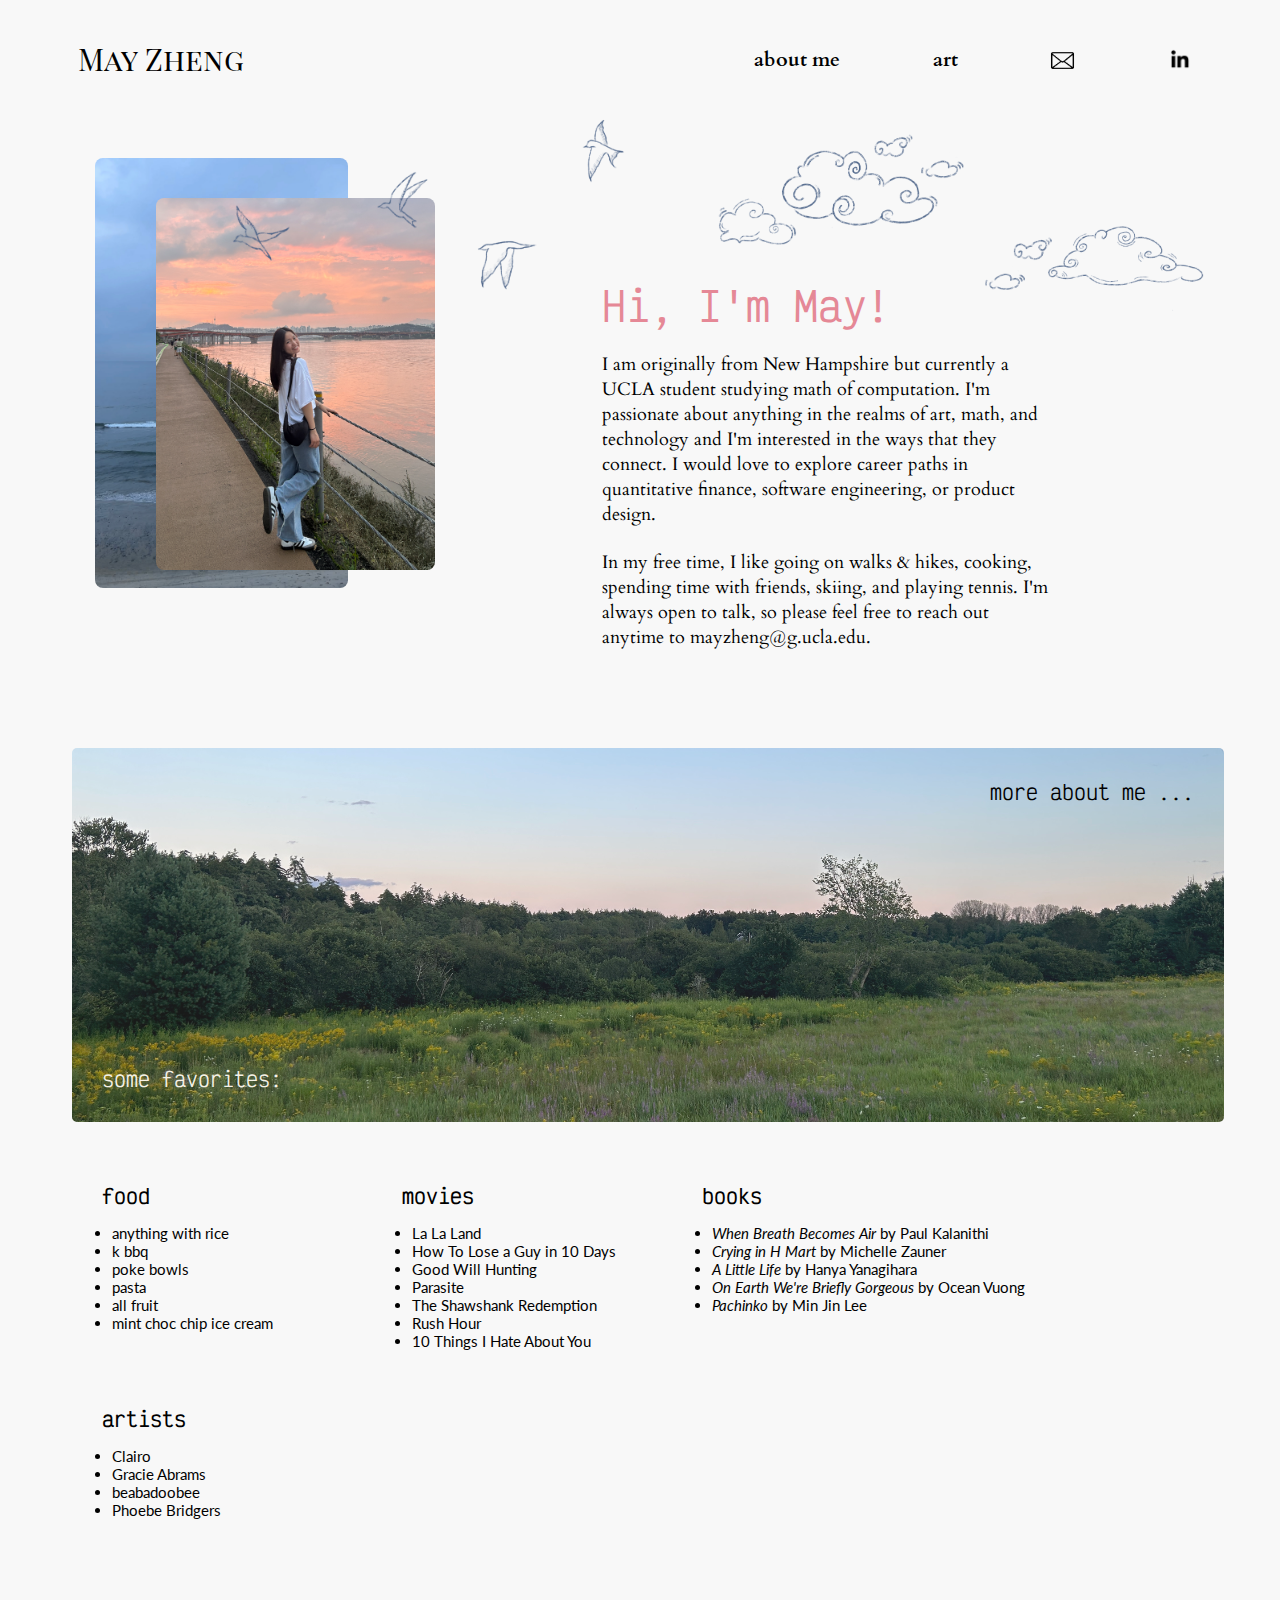
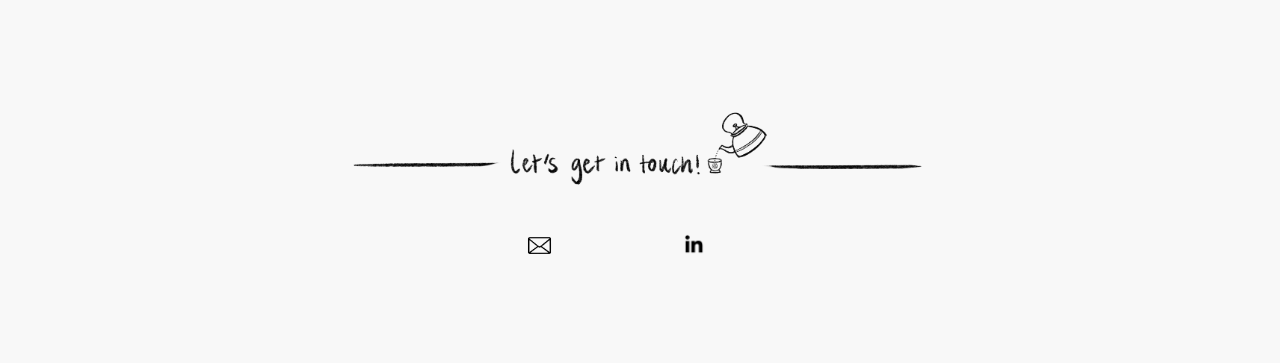
==== commit b85ae134: "Update aboutme.html" ====
--- a/aboutme.html
+++ b/aboutme.html
@@ -202,11 +202,8 @@
         <ul class="favorites-list">
           <li>Clairo</li>
           <li>Gracie Abrams</li>
-          <li>Laufey</li>
           <li>beabadoobee</li>
           <li>Phoebe Bridgers</li>
-          <li>NIKI</li>
-          <li>SZA</li>
         </ul>
       </div>
     </div>
--- a/styles/general.css
+++ b/styles/general.css
@@ -189,7 +189,7 @@
     display: block;
     font-family: cardo;
     font-size: 20px;
-    color: #486085;
+    color: black;
     font-weight: 700;
   }
 
